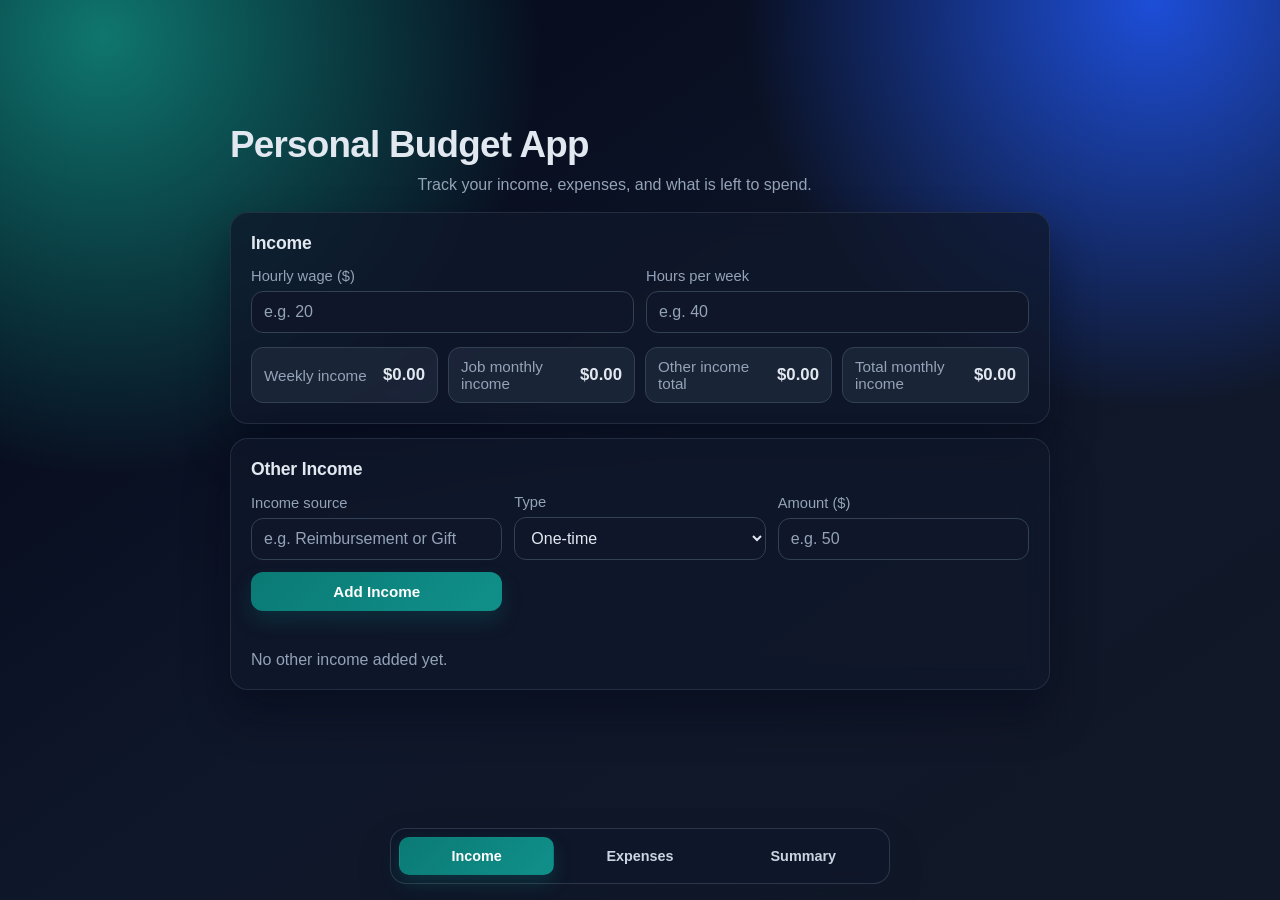
==== index.html @ 606ce9c1 "Revert plain black background to previous dark gradient theme" ====
<!DOCTYPE html>
<html lang="en">
  <head>
    <meta charset="UTF-8" />
    <meta name="viewport" content="width=device-width, initial-scale=1.0, viewport-fit=cover" />
    <meta name="color-scheme" content="dark" />
    <meta name="theme-color" media="(prefers-color-scheme: dark)" content="#0f172a" />
    <meta name="theme-color" media="(prefers-color-scheme: light)" content="#0f172a" />
    <meta name="apple-mobile-web-app-capable" content="yes" />
    <meta name="apple-mobile-web-app-status-bar-style" content="black-translucent" />
    <meta name="apple-mobile-web-app-title" content="Budget" />
    <title>Personal Budget App</title>
    <link rel="manifest" href="manifest.json" />
    <link rel="icon" href="icon.svg" type="image/svg+xml" />
    <link rel="apple-touch-icon" href="icon.svg" />
    <link rel="stylesheet" href="styles.css" />
  </head>
  <body data-theme="dark">
    <main class="app">
      <header class="app-header">
        <div class="header-top">
          <h1>Personal Budget App</h1>
        </div>
        <p class="subtitle">Track your income, expenses, and what is left to spend.</p>
      </header>

      <div class="view-stack">
        <section class="view is-active" data-page="income" aria-labelledby="income-heading">
          <section class="card">
            <h2 id="income-heading">Income</h2>
            <div class="input-grid">
              <label class="field">
                <span>Hourly wage ($)</span>
                <input id="hourlyWage" type="number" min="0" step="0.01" placeholder="e.g. 20" />
              </label>
              <label class="field">
                <span>Hours per week</span>
                <input id="hoursPerWeek" type="number" min="0" step="0.1" placeholder="e.g. 40" />
              </label>
            </div>
            <div class="income-metrics">
              <p class="metric">
                <span>Weekly income</span>
                <strong id="weeklyIncome">$0.00</strong>
              </p>
              <p class="metric">
                <span>Job monthly income</span>
                <strong id="monthlyIncome">$0.00</strong>
              </p>
              <p class="metric">
                <span>Other income total</span>
                <strong id="otherIncomeTotal">$0.00</strong>
              </p>
              <p class="metric">
                <span>Total monthly income</span>
                <strong id="totalMonthlyIncome">$0.00</strong>
              </p>
            </div>
          </section>

          <section class="card">
            <h2>Other Income</h2>
            <form id="otherIncomeForm" class="input-grid" novalidate>
              <label class="field">
                <span>Income source</span>
                <input id="otherIncomeName" type="text" placeholder="e.g. Reimbursement or Gift" />
              </label>
              <label class="field">
                <span>Type</span>
                <select id="otherIncomeFrequency">
                  <option value="one-time">One-time</option>
                  <option value="recurring">Monthly recurring</option>
                </select>
              </label>
              <label class="field">
                <span>Amount ($)</span>
                <input id="otherIncomeAmount" type="number" min="0" step="0.01" placeholder="e.g. 50" />
              </label>
              <button type="submit" class="primary">Add Income</button>
            </form>
            <p id="otherIncomeError" class="error" aria-live="polite"></p>
            <ul id="otherIncomeList" class="expense-list"></ul>
            <p id="otherIncomeEmpty" class="empty">No other income added yet.</p>
          </section>
        </section>

        <section class="view" data-page="expenses" aria-labelledby="expense-heading">
          <section class="card">
            <h2 id="expense-heading">Add Expense</h2>
            <form id="expenseForm" class="input-grid" novalidate>
              <label class="field">
                <span>Expense name</span>
                <input id="expenseName" type="text" placeholder="e.g. Rent" />
              </label>
              <label class="field">
                <span>Category</span>
                <input
                  id="expenseCategory"
                  type="text"
                  list="categorySuggestions"
                  placeholder="e.g. Housing, Food, Transport"
                />
              </label>
              <label class="field">
                <span>Amount ($)</span>
                <input id="expenseAmount" type="number" min="0" step="0.01" placeholder="e.g. 1200" />
              </label>
              <button type="submit" class="primary">Add Expense</button>
            </form>
            <datalist id="categorySuggestions"></datalist>
            <p id="errorMessage" class="error" aria-live="polite"></p>
          </section>

          <section class="card" aria-labelledby="templates-heading">
            <h2 id="templates-heading">Quick Templates</h2>
            <div class="template-grid" id="expenseTemplates">
              <button class="template-btn" type="button" data-name="Rent" data-category="Housing">Rent</button>
              <button class="template-btn" type="button" data-name="Groceries" data-category="Food">Groceries</button>
              <button class="template-btn" type="button" data-name="Gas" data-category="Transport">Gas</button>
              <button class="template-btn" type="button" data-name="Phone Bill" data-category="Utilities">Phone Bill</button>
            </div>
          </section>

          <section class="card" aria-labelledby="list-heading">
            <h2 id="list-heading">Expense List</h2>
            <div class="filter-grid">
              <label class="field">
                <span>Search expenses</span>
                <input id="expenseSearch" type="text" placeholder="Search by name" />
              </label>
              <label class="field">
                <span>Filter by category</span>
                <select id="expenseCategoryFilter">
                  <option value="all">All categories</option>
                </select>
              </label>
            </div>
            <ul id="expenseList" class="expense-list"></ul>
            <p id="emptyState" class="empty">No expenses added yet.</p>
          </section>
        </section>

        <section class="view" data-page="summary" aria-labelledby="summary-heading">
          <section class="card">
            <h2 id="summary-heading">Summary</h2>
            <label class="field">
              <span>Savings goal ($) <small>(optional)</small></span>
              <input id="savingsGoal" type="number" min="0" step="0.01" placeholder="e.g. 300" />
            </label>
            <div class="summary-grid">
              <p class="summary-row"><span>Total spent</span><strong id="totalSpent">$0.00</strong></p>
              <p class="summary-row"><span>Remaining money</span><strong id="remainingMoney">$0.00</strong></p>
              <p class="summary-row"><span>Safe to spend (after savings)</span><strong id="safeToSpend">$0.00</strong></p>
            </div>
          </section>

          <section class="card" aria-labelledby="chart-heading">
            <h2 id="chart-heading">Spending by Category</h2>
            <div class="chart-wrap">
              <canvas id="expenseChart" width="240" height="240" aria-label="Expense category pie chart"></canvas>
              <p id="chartEmpty" class="empty">Add categorized expenses to see your chart.</p>
              <ul id="chartLegend" class="chart-legend"></ul>
            </div>
          </section>

          <section class="card" aria-labelledby="history-heading">
            <h2 id="history-heading">Recent Monthly History</h2>
            <label class="field">
              <span>Choose month</span>
              <select id="historyMonthSelect"></select>
            </label>
            <p class="summary-row"><span>Selected month total</span><strong id="historyTotal">$0.00</strong></p>
            <ul id="historyList" class="expense-list"></ul>
            <p id="historyEmpty" class="empty">No expenses found for this month.</p>
          </section>

          <section class="card" aria-labelledby="goals-heading">
            <h2 id="goals-heading">Goals Dashboard</h2>
            <form id="goalForm" class="input-grid" novalidate>
              <label class="field">
                <span>Goal name</span>
                <input id="goalName" type="text" placeholder="e.g. Emergency Fund" />
              </label>
              <label class="field">
                <span>Target amount ($)</span>
                <input id="goalTarget" type="number" min="0" step="0.01" placeholder="e.g. 2000" />
              </label>
              <label class="field">
                <span>Current saved ($)</span>
                <input id="goalCurrent" type="number" min="0" step="0.01" placeholder="e.g. 400" />
              </label>
              <button type="submit" class="primary">Add Goal</button>
            </form>
            <p id="goalError" class="error" aria-live="polite"></p>
            <ul id="goalList" class="goal-list"></ul>
            <p id="goalEmpty" class="empty">No goals added yet.</p>
          </section>
        </section>
      </div>
    </main>

    <div id="editExpenseModal" class="modal-overlay" aria-hidden="true" hidden>
      <div class="modal-card" role="dialog" aria-modal="true" aria-labelledby="editExpenseTitle">
        <h2 id="editExpenseTitle">Edit Expense</h2>
        <form id="editExpenseForm" class="input-grid" novalidate>
          <label class="field">
            <span>Expense name</span>
            <input id="editExpenseName" type="text" />
          </label>
          <label class="field">
            <span>Category</span>
            <input id="editExpenseCategory" type="text" />
          </label>
          <label class="field">
            <span>Amount ($)</span>
            <input id="editExpenseAmount" type="number" min="0" step="0.01" />
          </label>
          <div class="modal-actions">
            <button type="button" id="cancelEditExpense">Cancel</button>
            <button type="submit" class="primary">Save Changes</button>
          </div>
        </form>
        <p id="editExpenseError" class="error" aria-live="polite"></p>
      </div>
    </div>

    <nav class="bottom-nav" aria-label="Main navigation">
      <button class="tab-btn is-active" type="button" data-tab="income" aria-current="page">Income</button>
      <button class="tab-btn" type="button" data-tab="expenses">Expenses</button>
      <button class="tab-btn" type="button" data-tab="summary">Summary</button>
    </nav>

    <script src="script.js"></script>
  </body>
</html>
---- styles.css ----
:root {
  color-scheme: dark;
  --text: #0f172a;
  --muted: #475569;
  --card-bg: rgba(255, 255, 255, 0.8);
  --card-border: rgba(255, 255, 255, 0.62);
  --line: #e2e8f0;
  --primary: #0b7a75;
  --primary-hover: #085f5b;
  --danger: #be123c;
  --danger-soft: #ffe4e6;
  --shadow: 0 22px 45px rgba(15, 23, 42, 0.12);
  --bg-grad-a: #c7f9e5;
  --bg-grad-b: #cfe8ff;
  --bg-main-a: #f4f7ff;
  --bg-main-b: #eef7f5;
  --bg-main-c: #f9fafc;
  --surface: rgba(255, 255, 255, 0.82);
  --surface-soft: rgba(255, 255, 255, 0.75);
  --surface-strong: rgba(255, 255, 255, 0.9);
  --subtitle: #64748b;
  --row-text: #334155;
  --nav-bg: rgba(255, 255, 255, 0.86);
  --nav-border: rgba(255, 255, 255, 0.7);
  --tab-text: #334155;
}

body[data-theme="dark"] {
  --text: #e2e8f0;
  --muted: #94a3b8;
  --card-bg: rgba(15, 23, 42, 0.74);
  --card-border: rgba(51, 65, 85, 0.55);
  --line: #334155;
  --danger: #fb7185;
  --danger-soft: rgba(190, 24, 93, 0.24);
  --shadow: 0 24px 45px rgba(2, 6, 23, 0.45);
  --bg-grad-a: #0f766e;
  --bg-grad-b: #1d4ed8;
  --bg-main-a: #020617;
  --bg-main-b: #0f172a;
  --bg-main-c: #111827;
  --surface: rgba(15, 23, 42, 0.82);
  --surface-soft: rgba(30, 41, 59, 0.8);
  --surface-strong: rgba(15, 23, 42, 0.95);
  --subtitle: #94a3b8;
  --row-text: #cbd5e1;
  --nav-bg: rgba(15, 23, 42, 0.9);
  --nav-border: rgba(51, 65, 85, 0.8);
  --tab-text: #cbd5e1;
}

* {
  box-sizing: border-box;
}

html {
  background-color: #020617;
  background:
    radial-gradient(circle at 8% 4%, #0f766e 0%, transparent 30%),
    radial-gradient(circle at 90% 0%, #1d4ed8 0%, transparent 28%),
    linear-gradient(145deg, #020617 0%, #0f172a 52%, #111827 100%);
}

body[data-theme="dark"],
html,
body {
  background-color: #020617;
}

body {
  margin: 0;
  min-height: 100svh;
  padding:
    calc(26px + env(safe-area-inset-top))
    26px
    calc(26px + env(safe-area-inset-bottom))
    26px;
  color: var(--text);
  font-family: "Avenir Next", "Segoe UI", "Helvetica Neue", Helvetica, Arial, sans-serif;
  background:
    radial-gradient(circle at 8% 4%, var(--bg-grad-a) 0%, transparent 30%),
    radial-gradient(circle at 90% 0%, var(--bg-grad-b) 0%, transparent 28%),
    linear-gradient(145deg, var(--bg-main-a) 0%, var(--bg-main-b) 52%, var(--bg-main-c) 100%);
  display: grid;
  place-items: center;
}

.app {
  width: min(820px, 100%);
  padding-bottom: calc(92px + env(safe-area-inset-bottom));
}

.app-header {
  text-align: left;
  padding: 6px 0 2px;
}

.header-top {
  display: flex;
  justify-content: flex-start;
  gap: 12px;
  align-items: center;
}

h1 {
  margin: 0;
  font-size: clamp(1.8rem, 3vw, 2.3rem);
  letter-spacing: -0.02em;
}

.subtitle {
  margin: 10px auto 16px;
  max-width: 50ch;
  color: var(--subtitle);
  font-size: 1rem;
}

.view-stack {
  position: relative;
}

.view {
  display: none;
  gap: 14px;
}

.view.is-active {
  display: grid;
  animation: fade-slide-in 0.25s ease;
}

@keyframes fade-slide-in {
  from {
    opacity: 0;
    transform: translateY(10px);
  }
  to {
    opacity: 1;
    transform: translateY(0);
  }
}

.card {
  background: var(--card-bg);
  border: 1px solid var(--card-border);
  border-radius: 18px;
  box-shadow: var(--shadow);
  backdrop-filter: blur(12px);
  -webkit-backdrop-filter: blur(12px);
  padding: 20px;
}

.card h2 {
  margin: 0 0 14px;
  font-size: 1.1rem;
  letter-spacing: -0.01em;
}

.input-grid {
  display: grid;
  grid-template-columns: repeat(auto-fit, minmax(190px, 1fr));
  gap: 12px;
  align-items: end;
}

.field {
  display: grid;
  gap: 7px;
  font-size: 0.92rem;
  color: var(--muted);
}

.field small {
  color: #64748b;
}

input {
  width: 100%;
  border: 1px solid var(--line);
  border-radius: 12px;
  padding: 11px 12px;
  background: var(--surface-strong);
  color: var(--text);
  font-size: 1rem;
  transition: border-color 0.18s ease, box-shadow 0.18s ease, transform 0.18s ease;
}

select {
  width: 100%;
  border: 1px solid var(--line);
  border-radius: 12px;
  padding: 11px 12px;
  background: var(--surface-strong);
  color: var(--text);
  font-size: 1rem;
  transition: border-color 0.18s ease, box-shadow 0.18s ease, transform 0.18s ease;
}

input::placeholder {
  color: var(--subtitle);
}

input:focus {
  outline: none;
  border-color: var(--primary);
  box-shadow: 0 0 0 4px rgba(11, 122, 117, 0.12);
  transform: translateY(-1px);
}

select:focus {
  outline: none;
  border-color: var(--primary);
  box-shadow: 0 0 0 4px rgba(11, 122, 117, 0.12);
  transform: translateY(-1px);
}

button {
  border: none;
  border-radius: 12px;
  cursor: pointer;
  font-size: 0.95rem;
  font-weight: 600;
  padding: 11px 14px;
  transition: transform 0.16s ease, box-shadow 0.16s ease, filter 0.16s ease;
}

button:hover {
  transform: translateY(-1px);
}

button:active {
  transform: translateY(0);
}

button.primary {
  background: linear-gradient(135deg, #0b7a75 0%, #10908a 100%);
  color: #ffffff;
  box-shadow: 0 10px 20px rgba(11, 122, 117, 0.22);
}

button.primary:hover {
  filter: brightness(0.98);
}

.income-metrics {
  margin-top: 14px;
  display: grid;
  grid-template-columns: repeat(auto-fit, minmax(180px, 1fr));
  gap: 10px;
}

.metric {
  margin: 0;
  padding: 10px 12px;
  border-radius: 12px;
  background: var(--surface-soft);
  border: 1px solid var(--line);
  display: flex;
  justify-content: space-between;
  align-items: center;
  gap: 12px;
  font-size: 0.95rem;
  color: var(--muted);
}

.metric strong {
  color: var(--text);
  font-size: 1.05rem;
}

.error {
  margin: 10px 0 0;
  min-height: 1.2rem;
  color: var(--danger);
  font-size: 0.92rem;
}

.expense-list {
  margin: 0;
  padding: 0;
  list-style: none;
  display: grid;
  gap: 9px;
}

.expense-item {
  display: flex;
  align-items: center;
  justify-content: space-between;
  gap: 14px;
  border: 1px solid var(--line);
  border-radius: 12px;
  padding: 11px 12px;
  background: var(--surface);
}

.expense-info {
  display: flex;
  gap: 10px;
  flex-wrap: wrap;
  align-items: center;
  color: var(--row-text);
}

.expense-text {
  display: grid;
  gap: 4px;
}

.expense-name {
  font-weight: 600;
}

.expense-category {
  display: inline-block;
  width: fit-content;
  font-size: 0.78rem;
  border: 1px solid var(--line);
  border-radius: 999px;
  padding: 3px 8px;
  color: var(--muted);
  background: var(--surface-soft);
}

.expense-amount {
  font-weight: 700;
  color: var(--text);
}

.delete-btn {
  background: var(--danger-soft);
  color: #9f1239;
  font-weight: 600;
}

.delete-btn:hover {
  background: #fecdd3;
}

.edit-btn {
  background: var(--surface-soft);
  color: var(--text);
  border: 1px solid var(--line);
}

.expense-actions {
  display: inline-flex;
  gap: 8px;
}

.empty {
  margin: 10px 0 0;
  color: var(--subtitle);
}

.summary-grid {
  margin-top: 12px;
  display: grid;
  gap: 8px;
}

.summary-row {
  margin: 0;
  border: 1px solid var(--line);
  border-radius: 12px;
  padding: 10px 12px;
  background: var(--surface);
  display: flex;
  justify-content: space-between;
  align-items: center;
  gap: 10px;
  color: var(--row-text);
}

.summary-row strong {
  color: var(--text);
  font-size: 1.02rem;
}

.template-grid {
  display: grid;
  grid-template-columns: repeat(auto-fit, minmax(120px, 1fr));
  gap: 10px;
}

.template-btn {
  border: 1px solid var(--line);
  background: var(--surface);
  color: var(--text);
  padding: 10px 8px;
}

.filter-grid {
  display: grid;
  grid-template-columns: repeat(auto-fit, minmax(180px, 1fr));
  gap: 12px;
  margin-bottom: 12px;
}

.goal-list {
  margin: 0;
  padding: 0;
  list-style: none;
  display: grid;
  gap: 10px;
}

.goal-item {
  border: 1px solid var(--line);
  border-radius: 12px;
  padding: 10px 12px;
  background: var(--surface);
  display: grid;
  gap: 8px;
}

.goal-top {
  display: flex;
  justify-content: space-between;
  align-items: center;
  gap: 10px;
}

.goal-name {
  font-weight: 700;
  color: var(--text);
}

.goal-progress {
  width: 100%;
  height: 10px;
  border-radius: 999px;
  background: var(--surface-soft);
  overflow: hidden;
}

.goal-progress-fill {
  height: 100%;
  background: linear-gradient(135deg, #0b7a75 0%, #10908a 100%);
}

.goal-meta {
  color: var(--muted);
  font-size: 0.9rem;
}

.goal-actions {
  display: flex;
  gap: 8px;
  align-items: center;
}

.goal-add-input {
  max-width: 150px;
}

.chart-wrap {
  display: grid;
  justify-items: center;
  gap: 14px;
}

#expenseChart {
  max-width: 240px;
  width: min(100%, 240px);
  height: auto;
}

.chart-legend {
  width: min(100%, 420px);
  list-style: none;
  margin: 0;
  padding: 0;
  display: grid;
  gap: 8px;
}

.chart-legend-item {
  border: 1px solid var(--line);
  border-radius: 10px;
  padding: 8px 10px;
  background: var(--surface);
  display: flex;
  align-items: center;
  justify-content: space-between;
  gap: 10px;
  color: var(--row-text);
}

.legend-left {
  display: inline-flex;
  align-items: center;
  gap: 8px;
}

.legend-color {
  width: 10px;
  height: 10px;
  border-radius: 999px;
  display: inline-block;
}

.bottom-nav {
  position: fixed;
  left: 50%;
  bottom: calc(16px + env(safe-area-inset-bottom));
  transform: translateX(-50%);
  width: min(500px, calc(100% - 22px));
  display: grid;
  grid-template-columns: repeat(3, 1fr);
  gap: 8px;
  padding: 8px;
  border-radius: 16px;
  background: var(--nav-bg);
  border: 1px solid var(--nav-border);
  box-shadow: 0 14px 34px rgba(15, 23, 42, 0.2);
  backdrop-filter: blur(12px);
  -webkit-backdrop-filter: blur(12px);
  z-index: 30;
}

.tab-btn {
  border-radius: 10px;
  background: transparent;
  color: var(--tab-text);
  font-size: 0.9rem;
  padding: 10px 8px;
  border: 1px solid transparent;
}

.tab-btn.is-active {
  background: linear-gradient(135deg, #0b7a75 0%, #10908a 100%);
  color: #ffffff;
  box-shadow: 0 8px 18px rgba(11, 122, 117, 0.28);
}

.modal-overlay {
  position: fixed;
  inset: 0;
  background: rgba(2, 6, 23, 0.55);
  display: none;
  align-items: center;
  justify-content: center;
  padding: 14px;
  z-index: 50;
}

.modal-overlay[hidden] {
  display: none !important;
}

.modal-overlay.open {
  display: flex;
}

.modal-card {
  width: min(520px, 100%);
  background: var(--card-bg);
  border: 1px solid var(--card-border);
  border-radius: 16px;
  box-shadow: var(--shadow);
  padding: 16px;
}

.modal-card h2 {
  margin: 0 0 12px;
}

.modal-actions {
  display: flex;
  justify-content: flex-end;
  gap: 8px;
}

@media (max-width: 640px) {
  body {
    padding:
      calc(12px + env(safe-area-inset-top))
      12px
      calc(12px + env(safe-area-inset-bottom))
      12px;
  }

  .app {
    padding-bottom: 98px;
  }

  .card {
    padding: 15px;
    border-radius: 15px;
  }

  h1 {
    font-size: 1.65rem;
  }

  .app-header {
    text-align: center;
  }

  .header-top {
    justify-content: center;
    flex-wrap: wrap;
  }
}
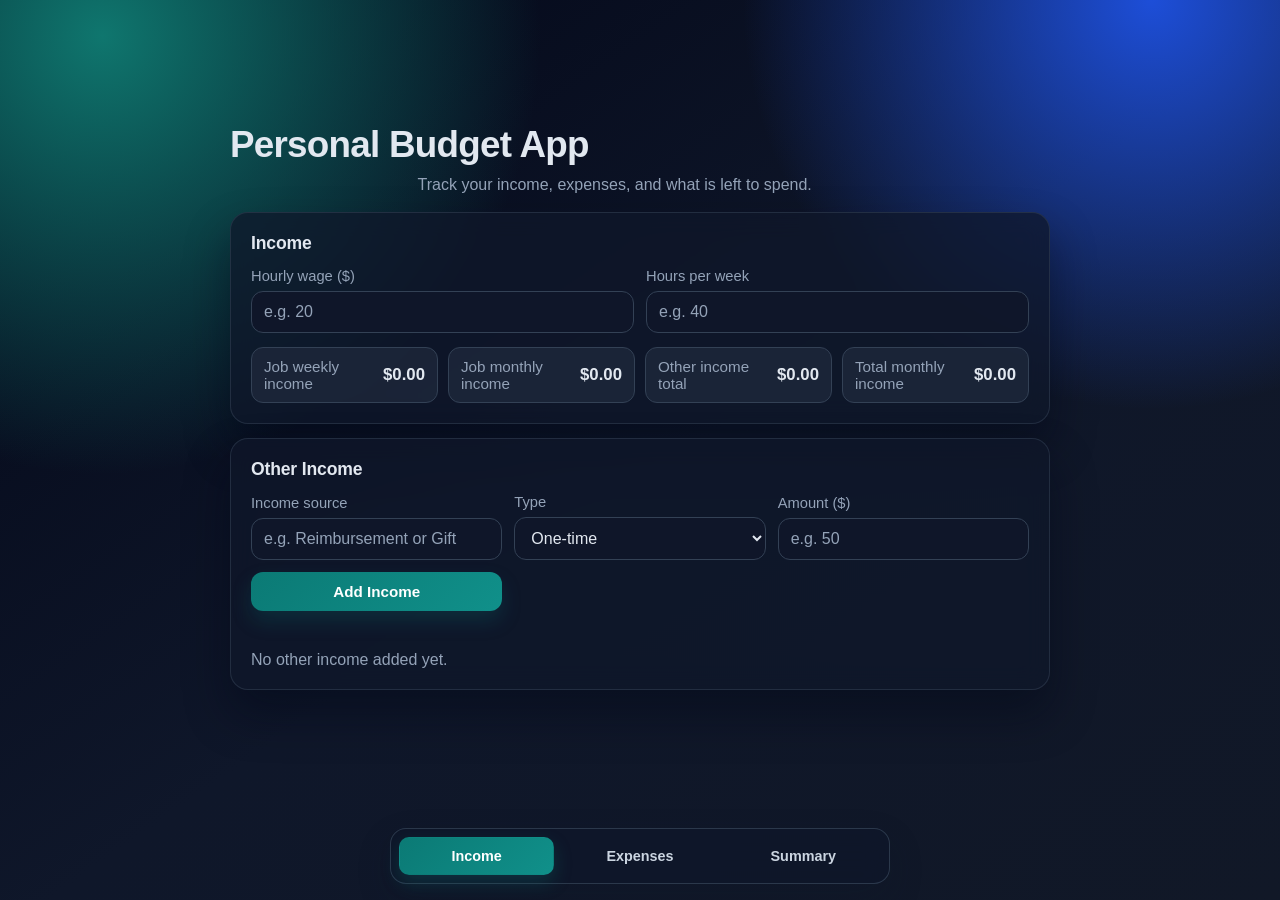
==== commit 51368c85: "changed label" ====
--- a/index.html
+++ b/index.html
@@ -31,16 +31,16 @@
             <div class="input-grid">
               <label class="field">
                 <span>Hourly wage ($)</span>
-                <input id="hourlyWage" type="number" min="0" step="0.01" placeholder="e.g. 20" />
+                <input id="hourlyWage" type="number" min="0" step="0.01" inputmode="decimal" placeholder="e.g. 20" />
               </label>
               <label class="field">
                 <span>Hours per week</span>
-                <input id="hoursPerWeek" type="number" min="0" step="0.1" placeholder="e.g. 40" />
+                <input id="hoursPerWeek" type="number" min="0" step="0.1" inputmode="decimal" placeholder="e.g. 40" />
               </label>
             </div>
             <div class="income-metrics">
               <p class="metric">
-                <span>Weekly income</span>
+                <span>Job weekly income</span>
                 <strong id="weeklyIncome">$0.00</strong>
               </p>
               <p class="metric">
@@ -74,7 +74,7 @@
               </label>
               <label class="field">
                 <span>Amount ($)</span>
-                <input id="otherIncomeAmount" type="number" min="0" step="0.01" placeholder="e.g. 50" />
+                <input id="otherIncomeAmount" type="number" min="0" step="0.01" inputmode="decimal" placeholder="e.g. 50" />
               </label>
               <button type="submit" class="primary">Add Income</button>
             </form>
@@ -103,7 +103,7 @@
               </label>
               <label class="field">
                 <span>Amount ($)</span>
-                <input id="expenseAmount" type="number" min="0" step="0.01" placeholder="e.g. 1200" />
+                <input id="expenseAmount" type="number" min="0" step="0.01" inputmode="decimal" placeholder="e.g. 1200" />
               </label>
               <button type="submit" class="primary">Add Expense</button>
             </form>
@@ -145,7 +145,7 @@
             <h2 id="summary-heading">Summary</h2>
             <label class="field">
               <span>Savings goal ($) <small>(optional)</small></span>
-              <input id="savingsGoal" type="number" min="0" step="0.01" placeholder="e.g. 300" />
+              <input id="savingsGoal" type="number" min="0" step="0.01" inputmode="decimal" placeholder="e.g. 300" />
             </label>
             <div class="summary-grid">
               <p class="summary-row"><span>Total spent</span><strong id="totalSpent">$0.00</strong></p>
@@ -183,11 +183,11 @@
               </label>
               <label class="field">
                 <span>Target amount ($)</span>
-                <input id="goalTarget" type="number" min="0" step="0.01" placeholder="e.g. 2000" />
+                <input id="goalTarget" type="number" min="0" step="0.01" inputmode="decimal" placeholder="e.g. 2000" />
               </label>
               <label class="field">
                 <span>Current saved ($)</span>
-                <input id="goalCurrent" type="number" min="0" step="0.01" placeholder="e.g. 400" />
+                <input id="goalCurrent" type="number" min="0" step="0.01" inputmode="decimal" placeholder="e.g. 400" />
               </label>
               <button type="submit" class="primary">Add Goal</button>
             </form>
@@ -213,7 +213,7 @@
           </label>
           <label class="field">
             <span>Amount ($)</span>
-            <input id="editExpenseAmount" type="number" min="0" step="0.01" />
+            <input id="editExpenseAmount" type="number" min="0" step="0.01" inputmode="decimal" />
           </label>
           <div class="modal-actions">
             <button type="button" id="cancelEditExpense">Cancel</button>
